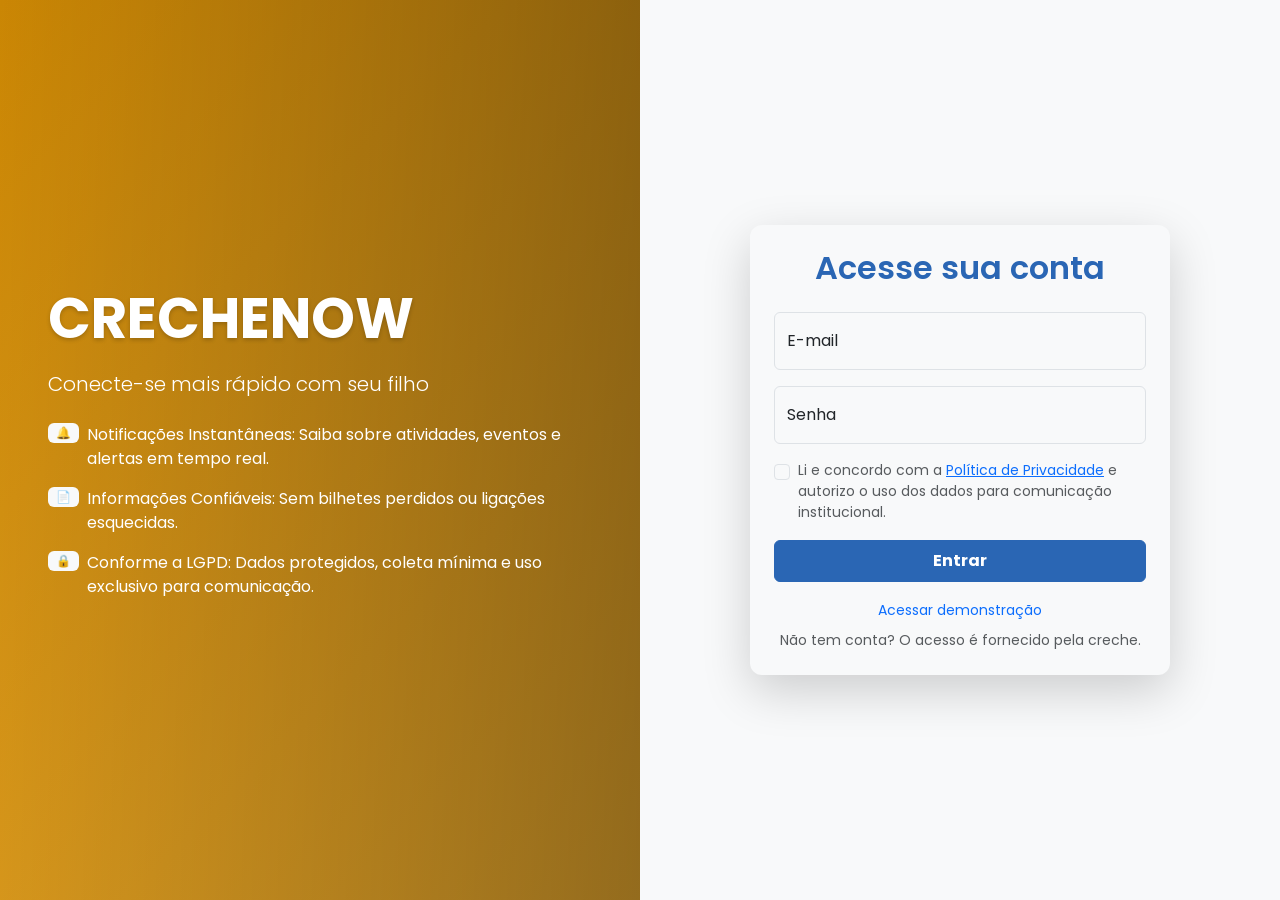
==== dashboard-parent.html @ 6559bbf8 "Update 1.5 dashboard-parent.html Modificado o layout para melhorar a experiência do usuário." ====
<!DOCTYPE html>
<html lang="pt-BR">
<head>
  <meta charset="UTF-8">
  <meta name="viewport" content="width=device-width, initial-scale=1.0">
  <title>CrecheNow - Painel Pais</title>
  <link href="https://cdn.jsdelivr.net/npm/bootstrap@5.3.2/dist/css/bootstrap.min.css" rel="stylesheet">
  <link rel="stylesheet" href="assets/css/main.css">
  <link rel="stylesheet" href="assets/css/components.css">
  <link rel="manifest" href="manifest.json">
  <meta name="theme-color" content="#2a66b4">
</head>
<body class="bg-light">

  <nav class="navbar navbar-expand-lg navbar-dark bg-primary shadow-sm">
    <div class="container-fluid px-4">
      <a class="navbar-brand fw-bold" href="#">CRECHENOW</a>
      <div class="d-flex align-items-center">
        <span class="text-white me-3 d-none d-sm-inline" id="userNameDisplay">Responsável</span>
        <button id="logoutBtn" class="btn btn-outline-light btn-sm">Sair</button>
      </div>
    </div>
  </nav>

  <main class="dashboard-main">
    <div class="dashboard-row row">
      
      <div class="col-lg-3 side-column">
        <div class="card shadow-sm border-0">
          <div class="card-header bg-primary text-white py-2">
            <h5 class="mb-0 fs-6">📅 Agenda Semanal</h5>
          </div>
          <div class="card-body" id="agenda-list"></div>
        </div>
      </div>

      <div class="col-lg-6 center-column">
        
        <div class="card shadow-sm border-0 flex-shrink-0">
          <div class="card-header bg-white py-2 d-flex justify-content-between align-items-center">
            <h5 class="mb-0 fs-6">📢 Comunicados</h5>
            <div class="btn-group btn-group-sm">
              <button type="button" class="btn btn-outline-primary active" data-filter="all">Todos</button>
              <button type="button" class="btn btn-outline-primary" data-filter="saude">Saúde</button>
              <button type="button" class="btn btn-outline-primary" data-filter="pedagogico">Pedagógico</button>
            </div>
          </div>
          <div class="notifications-carousel-wrapper" id="notifications-carousel" data-bs-ride="carousel" data-bs-interval="5000">
            <div class="carousel-inner" id="carousel-inner-notifs"></div>
            
            <div class="carousel-edge carousel-edge-left"></div>
            <div class="carousel-edge carousel-edge-right"></div>
            
            <button class="carousel-control-prev" type="button" data-bs-target="#notifications-carousel" data-bs-slide="prev">
              <span class="carousel-control-prev-icon" aria-hidden="true"></span>
            </button>
            <button class="carousel-control-next" type="button" data-bs-target="#notifications-carousel" data-bs-slide="next">
              <span class="carousel-control-next-icon" aria-hidden="true"></span>
            </button>
          </div>
        </div>

        <div class="card shadow-sm border-0 routine-card-fixed">
          <div class="card-header bg-success text-white py-2 d-flex justify-content-between align-items-center">
            <h5 class="mb-0 fs-6">👶 Rotina de Hoje</h5>
            <button class="btn btn-sm btn-light text-success fw-bold" id="toggleRoutineHistory">Ver Histórico</button>
          </div>
          <div class="card-body" id="routine-today">
            <p class="text-muted text-center mt-4">Carregando...</p>
          </div>
          <div id="routine-history" class="d-none border-top p-3" style="max-height: 200px; overflow-y: auto;"></div>
        </div>

        <div class="d-flex gap-2 justify-content-center flex-shrink-0">
          <button class="btn btn-primary d-flex align-items-center gap-2" id="openMsgModalBtn">
            <span>✉️</span> Enviar Recado
          </button>
          <button class="btn btn-outline-secondary d-flex align-items-center gap-2 position-relative" id="openInboxModalBtn">
            <span>📨</span> Mensagens
            <span class="badge-count" id="inboxBadge" style="display:none;">0</span>
          </button>
        </div>

      </div>

      <div class="col-lg-3 side-column">
        <div class="card shadow-sm border-0">
          <div class="card-header bg-success text-white py-2">
            <h5 class="mb-0 fs-6">️ Cardápio Semanal</h5>
          </div>
          <div class="card-body" id="cardapio-list"></div>
        </div>
      </div>

    </div>
  </main>

  <div class="modal-overlay" id="msgModal">
    <div class="modal-box">
      <button class="modal-close" data-close="msgModal">&times;</button>
      <h4 class="mb-3">✉️ Enviar Recado para a Creche</h4>
      <form id="parentMsgForm" class="needs-validation" novalidate>
        <div class="mb-3">
          <label class="form-label fw-bold">Nome da Criança</label>
          <input type="text" class="form-control" id="childName" required>
        </div>
        <div class="mb-3">
          <label class="form-label fw-bold">Mensagem</label>
          <textarea class="form-control" id="parentMessage" rows="5" required placeholder="Escreva seu recado aqui..."></textarea>
        </div>
        <button type="submit" class="btn btn-primary w-100">Enviar Recado</button>
      </form>
    </div>
  </div>

  <div class="modal-overlay" id="inboxModal">
    <div class="modal-box">
      <button class="modal-close" data-close="inboxModal">&times;</button>
      <h4 class="mb-3">📨 Minhas Mensagens</h4>
      <ul class="nav nav-tabs mb-3" id="inboxTabs">
        <li class="nav-item"><button class="nav-link active" data-inbox-tab="received">Recebidas</button></li>
        <li class="nav-item"><button class="nav-link" data-inbox-tab="sent">Enviadas</button></li>
      </ul>
      <div id="inbox-content" style="max-height: 400px; overflow-y: auto;"></div>
    </div>
  </div>

  <div class="modal-overlay" id="routineModal">
    <div class="modal-box" id="routineModalContent"></div>
  </div>

  <div id="toast-container" class="toast-container position-fixed bottom-0 end-0 p-3"></div>

  <script src="https://cdn.jsdelivr.net/npm/bootstrap@5.3.2/dist/js/bootstrap.bundle.min.js"></script>
  <script src="assets/js/storage.js"></script>
  <script src="assets/js/auth.js"></script>
  <script src="assets/js/notifications.js"></script>
  <script src="assets/js/app.js"></script>
</body>
</html>
---- assets/css/main.css ----
@import url('https://fonts.googleapis.com/css2?family=Poppins:wght@300;400;500;600;700&display=swap');

:root {
  --bs-font-sans-serif: 'Poppins', system-ui, -apple-system, sans-serif;
  --bs-primary: #2a66b4;
  --bs-primary-rgb: 42, 102, 180;
  --bs-secondary: #1d9caa;
  --bs-success: #37af65;
  --bs-warning: #e19504;
  --bs-body-bg: #f8f9fa;
  --navbar-height: 56px;
  --page-padding: 1rem;
}

* { box-sizing: border-box; }

body { 
  font-family: var(--bs-font-sans-serif); 
  overflow-x: hidden;
}

.dashboard-main {
  height: calc(100vh - var(--navbar-height));
  padding: var(--page-padding);
  overflow: hidden;
}

.dashboard-row {
  height: 100%;
  gap: 1rem;
}

.side-column {
  height: 100%;
  display: flex;
  flex-direction: column;
  padding: 0;
}

.side-column .card {
  height: 100%;
  display: flex;
  flex-direction: column;
  border-radius: 0.75rem;
  overflow: hidden;
}

.side-column .card-body {
  flex: 1;
  overflow-y: auto;
  padding: 0.75rem;
  display: flex;
  flex-direction: column;
  gap: 0.75rem;
}

.center-column {
  height: 100%;
  display: flex;
  flex-direction: column;
  gap: 1rem;
  overflow: hidden;
}

.center-column > .card {
  flex-shrink: 0;
}

.fixed-card {
  flex: 1;
  min-height: 0;
  display: flex;
  flex-direction: column;
  overflow: hidden;
}

.fixed-card .card-body {
  overflow-y: auto;
  flex: 1;
}

.agenda-card, .cardapio-item {
  flex: 1;
  min-height: 0;
  display: flex;
  align-items: center;
  transition: transform 0.2s ease, box-shadow 0.2s ease;
  padding: 0.75rem !important;
}

.agenda-card:hover, .cardapio-item:hover {
  transform: translateX(4px);
  box-shadow: 0 4px 8px rgba(0,0,0,0.08) !important;
}

.overflow-auto, .card-body[style*="overflow"] {
  scrollbar-width: thin;
  scrollbar-color: #cbd5e1 transparent;
}
.overflow-auto::-webkit-scrollbar,
.card-body::-webkit-scrollbar { width: 6px; }
.overflow-auto::-webkit-scrollbar-thumb,
.card-body::-webkit-scrollbar-thumb { 
  background: #cbd5e1; 
  border-radius: 3px; 
}

.overlay-modal {
  position: fixed;
  inset: 0;
  background: rgba(0, 0, 0, 0.7);
  backdrop-filter: blur(4px);
  z-index: 1050;
  display: flex;
  align-items: center;
  justify-content: center;
  padding: 2rem;
  opacity: 0;
  pointer-events: none;
  transition: opacity 0.3s ease;
}

.overlay-modal.active {
  opacity: 1;
  pointer-events: auto;
}

.overlay-modal .overlay-content {
  background: white;
  border-radius: 1rem;
  max-width: 600px;
  width: 100%;
  max-height: 80vh;
  overflow-y: auto;
  padding: 2rem;
  position: relative;
  transform: scale(0.9);
  transition: transform 0.3s ease;
}

.overlay-modal.active .overlay-content {
  transform: scale(1);
}

.overlay-close {
  position: absolute;
  top: 1rem;
  right: 1rem;
  background: none;
  border: none;
  font-size: 1.5rem;
  cursor: pointer;
  color: #666;
}

.routine-card-fixed {
  height: 280px;
  display: flex;
  flex-direction: column;
  overflow: hidden;
}

.routine-card-fixed .card-body {
  flex: 1;
  overflow-y: auto;
  cursor: pointer;
  position: relative;
}

.routine-card-fixed .click-hint {
  position: absolute;
  bottom: 0.5rem;
  right: 0.75rem;
  font-size: 0.7rem;
  color: #999;
  font-style: italic;
}

.routine-preview {
  display: -webkit-box;
  -webkit-line-clamp: 4;
  -webkit-box-orient: vertical;
  overflow: hidden;
}

.navbar { height: var(--navbar-height); }

.toast-container { z-index: 1100; }

.text-shadow { text-shadow: 0 2px 4px rgba(0,0,0,0.2); }
.overlay-dark { position: absolute; inset: 0; background: linear-gradient(to right, rgba(0,0,0,0.1), rgba(0,0,0,0.4)); }

.btn-primary { --bs-btn-bg: var(--bs-primary); --bs-btn-border-color: var(--bs-primary); }
.btn-primary:hover { background-color: #235596; border-color: #21508e; }
.badge { font-weight: 500; }
.card { border-radius: 0.75rem; }

@media (max-width: 991px) {
  .navbar-brand { font-size: 1.1rem; }
  .dashboard-main { height: auto; overflow: auto; }
  .side-column { height: 400px; }
}
---- assets/css/components.css ----
.notifications-carousel-wrapper {
  position: relative;
  height: 200px;
  overflow: hidden;
  border-radius: 0 0 0.75rem 0.75rem;
}

.notifications-carousel-wrapper .carousel-inner {
  height: 100%;
}

.notifications-carousel-wrapper .carousel-item {
  height: 100%;
}

.notify-card {
  height: 100%;
  border-left: 4px solid transparent;
  transition: all 0.3s ease;
  display: flex;
  flex-direction: column;
  justify-content: center;
  padding: 1.5rem;
  position: relative;
}

.notify-card.unread { 
  background: linear-gradient(135deg, #fff9e6 0%, #ffffff 100%); 
  border-left-color: var(--bs-warning); 
}
.notify-card[data-type="saude"] { border-left-color: #dc3545; }
.notify-card[data-type="pedagogico"] { border-left-color: #0d6efd; }
.notify-card[data-type="reuniao"] { border-left-color: #198754; }

.carousel-edge {
  position: absolute;
  top: 0;
  bottom: 0;
  width: 60px;
  pointer-events: none;
  opacity: 0;
  transition: opacity 0.3s ease;
  z-index: 5;
}

.carousel-edge-left {
  left: 0;
  background: linear-gradient(to right, rgba(0,0,0,0.15), transparent);
  border-left: 3px solid rgba(0,0,0,0.3);
  border-radius: 0 0 0 0.75rem;
}

.carousel-edge-right {
  right: 0;
  background: linear-gradient(to left, rgba(0,0,0,0.15), transparent);
  border-right: 3px solid rgba(0,0,0,0.3);
  border-radius: 0 0 0.75rem 0;
}

.notifications-carousel-wrapper:hover .carousel-edge {
  opacity: 1;
}

/* Botões de navegação invisíveis mas clicáveis nas bordas */
.carousel-control-prev, .carousel-control-next {
  width: 60px;
  opacity: 0;
  transition: opacity 0.3s ease;
}

.notifications-carousel-wrapper:hover .carousel-control-prev,
.notifications-carousel-wrapper:hover .carousel-control-next {
  opacity: 1;
}

.carousel-control-prev-icon, .carousel-control-next-icon {
  width: 2rem;
  height: 2rem;
  background-color: rgba(0,0,0,0.5);
  border-radius: 50%;
  padding: 0.5rem;
}

.badge-priority { font-size: 0.7rem; text-transform: uppercase; letter-spacing: 0.5px; }

.agenda-card {
  border-left: 4px solid var(--bs-primary);
  background: white;
  border-radius: 0.5rem;
}

.cardapio-item {
  border-left: 4px solid var(--bs-success);
  background: white;
  border-radius: 0.5rem;
}

.routine-grid {
  display: grid;
  grid-template-columns: 1fr 1fr;
  gap: 0.5rem 1rem;
}

.routine-item {
  display: flex;
  align-items: center;
  gap: 0.5rem;
  font-size: 0.9rem;
}

.routine-comment {
  margin-top: 1rem;
  padding: 0.75rem;
  background: #f8f9fa;
  border-left: 3px solid var(--bs-primary);
  border-radius: 0.25rem;
  font-style: italic;
  color: #555;
}

.absent-message {
  display: flex;
  align-items: center;
  justify-content: center;
  height: 100%;
  font-size: 1.1rem;
  color: #dc3545;
  font-weight: 500;
  text-align: center;
}

.message-item {
  padding: 0.75rem;
  border-radius: 0.5rem;
  margin-bottom: 0.5rem;
  border-left: 4px solid #ccc;
  background: white;
}

.message-item.unread {
  border-left-color: var(--bs-warning);
  background: #fffbe6;
}

.message-item.sent {
  border-left-color: var(--bs-primary);
  background: #f0f7ff;
}

.message-item .msg-header {
  display: flex;
  justify-content: space-between;
  font-size: 0.8rem;
  color: #666;
  margin-bottom: 0.25rem;
}

.message-item .msg-body {
  font-size: 0.9rem;
  color: #333;
}

.message-item .msg-reply {
  margin-top: 0.5rem;
  padding: 0.5rem;
  background: #f8f9fa;
  border-radius: 0.25rem;
  font-size: 0.85rem;
  border-left: 2px solid var(--bs-success);
}

.action-btn {
  width: 40px;
  height: 40px;
  border-radius: 50%;
  display: inline-flex;
  align-items: center;
  justify-content: center;
  border: none;
  cursor: pointer;
  transition: all 0.2s ease;
  position: relative;
}

.action-btn:hover {
  transform: scale(1.1);
}

.action-btn .badge-count {
  position: absolute;
  top: -4px;
  right: -4px;
  background: #dc3545;
  color: white;
  font-size: 0.65rem;
  padding: 2px 5px;
  border-radius: 10px;
  font-weight: bold;
}

.modal-overlay {
  position: fixed;
  inset: 0;
  background: rgba(0, 0, 0, 0.6);
  backdrop-filter: blur(3px);
  z-index: 1050;
  display: flex;
  align-items: center;
  justify-content: center;
  padding: 1rem;
  opacity: 0;
  pointer-events: none;
  transition: opacity 0.3s ease;
}

.modal-overlay.active {
  opacity: 1;
  pointer-events: auto;
}

.modal-overlay .modal-box {
  background: white;
  border-radius: 1rem;
  max-width: 600px;
  width: 100%;
  max-height: 85vh;
  overflow-y: auto;
  padding: 2rem;
  position: relative;
  transform: translateY(20px);
  transition: transform 0.3s ease;
}

.modal-overlay.active .modal-box {
  transform: translateY(0);
}

.modal-overlay .modal-close {
  position: absolute;
  top: 1rem;
  right: 1rem;
  background: none;
  border: none;
  font-size: 1.5rem;
  cursor: pointer;
  color: #666;
  width: 32px;
  height: 32px;
  border-radius: 50%;
  display: flex;
  align-items: center;
  justify-content: center;
}

.modal-overlay .modal-close:hover {
  background: #f0f0f0;
}

@media (max-width: 768px) {
  .carousel-edge { width: 40px; }
  .carousel-control-prev, .carousel-control-next { width: 40px; }
  .routine-grid { grid-template-columns: 1fr; }
}
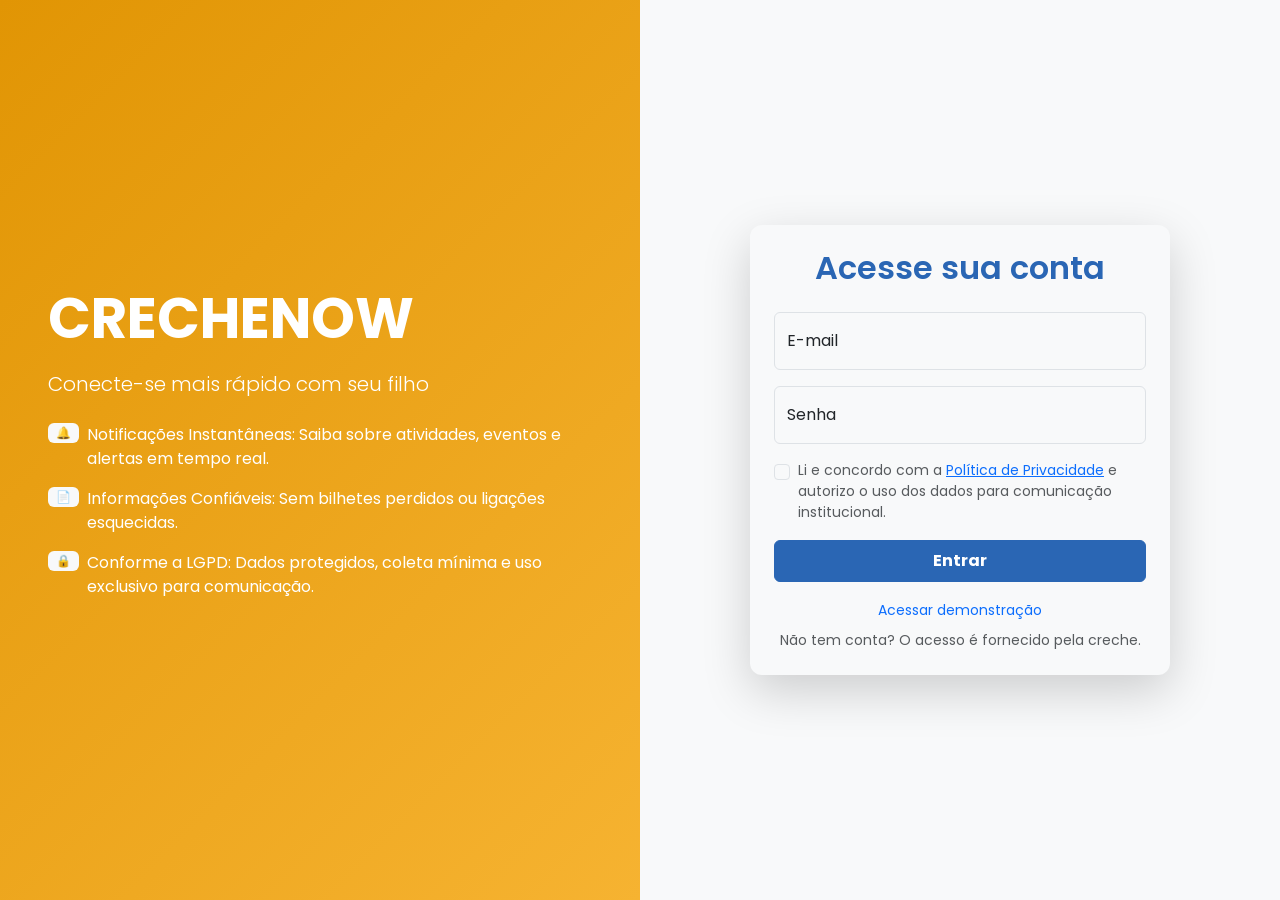
==== commit 054a24ee: "Update 1.5.3 dashboard-parent.html Corrigido o problema em que os cards da direita eram cortados." ====
--- a/dashboard-parent.html
+++ b/dashboard-parent.html
@@ -23,9 +23,9 @@
   </nav>
 
   <main class="dashboard-main">
-    <div class="dashboard-row row">
+    <div class="dashboard-row">
       
-      <div class="col-lg-3 side-column">
+      <div class="side-column">
         <div class="card shadow-sm border-0">
           <div class="card-header bg-primary text-white py-2">
             <h5 class="mb-0 fs-6">📅 Agenda Semanal</h5>
@@ -34,9 +34,9 @@
         </div>
       </div>
 
-      <div class="col-lg-6 center-column">
+      <div class="center-column">
         
-        <div class="card shadow-sm border-0 flex-shrink-0">
+        <div class="card shadow-sm border-0" style="height: 200px; flex-shrink: 0;">
           <div class="card-header bg-white py-2 d-flex justify-content-between align-items-center">
             <h5 class="mb-0 fs-6">📢 Comunicados</h5>
             <div class="btn-group btn-group-sm">
@@ -47,10 +47,8 @@
           </div>
           <div class="notifications-carousel-wrapper" id="notifications-carousel" data-bs-ride="carousel" data-bs-interval="5000">
             <div class="carousel-inner" id="carousel-inner-notifs"></div>
-            
             <div class="carousel-edge carousel-edge-left"></div>
             <div class="carousel-edge carousel-edge-right"></div>
-            
             <button class="carousel-control-prev" type="button" data-bs-target="#notifications-carousel" data-bs-slide="prev">
               <span class="carousel-control-prev-icon" aria-hidden="true"></span>
             </button>
@@ -60,7 +58,7 @@
           </div>
         </div>
 
-        <div class="card shadow-sm border-0 routine-card-fixed">
+        <div class="card shadow-sm border-0 routine-card-fixed" style="flex-shrink: 0;">
           <div class="card-header bg-success text-white py-2 d-flex justify-content-between align-items-center">
             <h5 class="mb-0 fs-6">👶 Rotina de Hoje</h5>
             <button class="btn btn-sm btn-light text-success fw-bold" id="toggleRoutineHistory">Ver Histórico</button>
@@ -71,22 +69,22 @@
           <div id="routine-history" class="d-none border-top p-3" style="max-height: 200px; overflow-y: auto;"></div>
         </div>
 
-        <div class="d-flex gap-2 justify-content-center flex-shrink-0">
+        <div class="d-flex gap-2 justify-content-center" style="flex-shrink: 0;">
           <button class="btn btn-primary d-flex align-items-center gap-2" id="openMsgModalBtn">
             <span>✉️</span> Enviar Recado
           </button>
           <button class="btn btn-outline-secondary d-flex align-items-center gap-2 position-relative" id="openInboxModalBtn">
             <span>📨</span> Mensagens
-            <span class="badge-count" id="inboxBadge" style="display:none;">0</span>
+            <span id="inboxBadge" style="display:none; position: absolute; top: -4px; right: -4px; background: #dc3545; color: white; font-size: 0.65rem; padding: 2px 6px; border-radius: 10px; font-weight: bold;">0</span>
           </button>
         </div>
 
       </div>
 
-      <div class="col-lg-3 side-column">
+      <div class="side-column">
         <div class="card shadow-sm border-0">
           <div class="card-header bg-success text-white py-2">
-            <h5 class="mb-0 fs-6">️ Cardápio Semanal</h5>
+            <h5 class="mb-0 fs-6">🍽️ Cardápio Semanal</h5>
           </div>
           <div class="card-body" id="cardapio-list"></div>
         </div>
--- a/assets/css/main.css
+++ b/assets/css/main.css
@@ -9,83 +9,86 @@
   --bs-warning: #e19504;
   --bs-body-bg: #f8f9fa;
   --navbar-height: 56px;
-  --page-padding: 1rem;
 }
 
 * { box-sizing: border-box; }
 
 body { 
   font-family: var(--bs-font-sans-serif); 
-  overflow-x: hidden;
+  overflow: hidden;
+  height: 100vh;
+  margin: 0;
 }
 
 .dashboard-main {
   height: calc(100vh - var(--navbar-height));
-  padding: var(--page-padding);
+  padding: 0 1rem 1rem 1rem;
   overflow: hidden;
 }
 
 .dashboard-row {
   height: 100%;
+  display: flex;
+  flex-wrap: nowrap;
   gap: 1rem;
+  margin: 0;
 }
 
-.side-column {
-  height: 100%;
-  display: flex;
-  flex-direction: column;
-  padding: 0;
-}
-
-.side-column .card {
-  height: 100%;
-  display: flex;
-  flex-direction: column;
-  border-radius: 0.75rem;
-  overflow: hidden;
-}
-
-.side-column .card-body {
-  flex: 1;
-  overflow-y: auto;
-  padding: 0.75rem;
-  display: flex;
-  flex-direction: column;
-  gap: 0.75rem;
-}
-
+.side-column,
 .center-column {
   height: 100%;
   display: flex;
   flex-direction: column;
   gap: 1rem;
-  overflow: hidden;
+  padding: 0;
+  min-width: 0; /* evita overflow */
 }
 
+.side-column { flex: 1; }
+.center-column { flex: 2; }
+
+.side-column.col-teacher-left { flex: 1; }
+.center-column.col-teacher-center { flex: 2; }
+.side-column.col-teacher-right { flex: 1; }
+
+.side-column > .card,
 .center-column > .card {
-  flex-shrink: 0;
+  display: flex;
+  flex-direction: column;
+  border-radius: 0.75rem;
+  overflow: hidden;
+  margin-bottom: 0;
 }
 
-.fixed-card {
+.side-column > .card {
   flex: 1;
   min-height: 0;
-  display: flex;
-  flex-direction: column;
-  overflow: hidden;
 }
 
-.fixed-card .card-body {
+.side-column .card-body,
+.center-column .card-body {
+  flex: 1;
   overflow-y: auto;
-  flex: 1;
+  padding: 0.75rem;
+  min-height: 0;
+}
+
+.card-body::-webkit-scrollbar { width: 6px; }
+.card-body::-webkit-scrollbar-thumb { 
+  background: #cbd5e1; 
+  border-radius: 3px; 
 }
 
 .agenda-card, .cardapio-item {
-  flex: 1;
-  min-height: 0;
+  min-height: 60px;
   display: flex;
   align-items: center;
+  padding: 0.75rem !important;
+  margin-bottom: 0.5rem;
   transition: transform 0.2s ease, box-shadow 0.2s ease;
-  padding: 0.75rem !important;
+  background: white;
+  border-radius: 0.5rem;
+  box-shadow: 0 2px 4px rgba(0,0,0,0.05);
 }
 
 .agenda-card:hover, .cardapio-item:hover {
@@ -93,68 +96,9 @@
   box-shadow: 0 4px 8px rgba(0,0,0,0.08) !important;
 }
 
-.overflow-auto, .card-body[style*="overflow"] {
-  scrollbar-width: thin;
-  scrollbar-color: #cbd5e1 transparent;
-}
-.overflow-auto::-webkit-scrollbar,
-.card-body::-webkit-scrollbar { width: 6px; }
-.overflow-auto::-webkit-scrollbar-thumb,
-.card-body::-webkit-scrollbar-thumb { 
-  background: #cbd5e1; 
-  border-radius: 3px; 
-}
-
-.overlay-modal {
-  position: fixed;
-  inset: 0;
-  background: rgba(0, 0, 0, 0.7);
-  backdrop-filter: blur(4px);
-  z-index: 1050;
-  display: flex;
-  align-items: center;
-  justify-content: center;
-  padding: 2rem;
-  opacity: 0;
-  pointer-events: none;
-  transition: opacity 0.3s ease;
-}
-
-.overlay-modal.active {
-  opacity: 1;
-  pointer-events: auto;
-}
-
-.overlay-modal .overlay-content {
-  background: white;
-  border-radius: 1rem;
-  max-width: 600px;
-  width: 100%;
-  max-height: 80vh;
-  overflow-y: auto;
-  padding: 2rem;
-  position: relative;
-  transform: scale(0.9);
-  transition: transform 0.3s ease;
-}
-
-.overlay-modal.active .overlay-content {
-  transform: scale(1);
-}
-
-.overlay-close {
-  position: absolute;
-  top: 1rem;
-  right: 1rem;
-  background: none;
-  border: none;
-  font-size: 1.5rem;
-  cursor: pointer;
-  color: #666;
-}
-
 .routine-card-fixed {
-  height: 280px;
+  height: 280px !important;
+  flex-shrink: 0 !important;
   display: flex;
   flex-direction: column;
   overflow: hidden;
@@ -176,27 +120,56 @@
   font-style: italic;
 }
 
-.routine-preview {
-  display: -webkit-box;
-  -webkit-line-clamp: 4;
-  -webkit-box-orient: vertical;
-  overflow: hidden;
-}
-
 .navbar { height: var(--navbar-height); }
-
 .toast-container { z-index: 1100; }
-
-.text-shadow { text-shadow: 0 2px 4px rgba(0,0,0,0.2); }
-.overlay-dark { position: absolute; inset: 0; background: linear-gradient(to right, rgba(0,0,0,0.1), rgba(0,0,0,0.4)); }
 
 .btn-primary { --bs-btn-bg: var(--bs-primary); --bs-btn-border-color: var(--bs-primary); }
 .btn-primary:hover { background-color: #235596; border-color: #21508e; }
 .badge { font-weight: 500; }
 .card { border-radius: 0.75rem; }
 
+/* Seletor de ícones */
+.icon-picker {
+  display: grid;
+  grid-template-columns: repeat(6, 1fr);
+  gap: 0.5rem;
+  margin-top: 0.5rem;
+}
+
+.icon-picker .icon-option {
+  width: 100%;
+  aspect-ratio: 1;
+  display: flex;
+  align-items: center;
+  justify-content: center;
+  font-size: 1.5rem;
+  border: 2px solid #e0e0e0;
+  border-radius: 0.5rem;
+  cursor: pointer;
+  transition: all 0.2s ease;
+  background: white;
+}
+
+.icon-picker .icon-option:hover {
+  border-color: var(--bs-primary);
+  transform: scale(1.1);
+}
+
+.icon-picker .icon-option.selected {
+  border-color: var(--bs-primary);
+  background: #e8f0fe;
+}
+
 @media (max-width: 991px) {
-  .navbar-brand { font-size: 1.1rem; }
-  .dashboard-main { height: auto; overflow: auto; }
-  .side-column { height: 400px; }
+  body { overflow: auto; height: auto; }
+  .dashboard-main { height: auto; overflow: auto; padding: 1rem; }
+  .dashboard-row { 
+    flex-wrap: wrap; 
+    height: auto;
+  }
+  .side-column, .center-column { 
+    height: 400px; 
+    margin-bottom: 1rem;
+    flex: 1 1 100% !important;
+  }
 }
--- a/assets/css/components.css
+++ b/assets/css/components.css
@@ -5,10 +5,7 @@
   border-radius: 0 0 0.75rem 0.75rem;
 }
 
-.notifications-carousel-wrapper .carousel-inner {
-  height: 100%;
-}
-
+.notifications-carousel-wrapper .carousel-inner,
 .notifications-carousel-wrapper .carousel-item {
   height: 100%;
 }
@@ -34,8 +31,7 @@
 
 .carousel-edge {
   position: absolute;
-  top: 0;
-  bottom: 0;
+  top: 0; bottom: 0;
   width: 60px;
   pointer-events: none;
   opacity: 0;
@@ -47,21 +43,16 @@
   left: 0;
   background: linear-gradient(to right, rgba(0,0,0,0.15), transparent);
   border-left: 3px solid rgba(0,0,0,0.3);
-  border-radius: 0 0 0 0.75rem;
 }
 
 .carousel-edge-right {
   right: 0;
   background: linear-gradient(to left, rgba(0,0,0,0.15), transparent);
   border-right: 3px solid rgba(0,0,0,0.3);
-  border-radius: 0 0 0.75rem 0;
-}
-
-.notifications-carousel-wrapper:hover .carousel-edge {
-  opacity: 1;
-}
-
-/* Botões de navegação invisíveis mas clicáveis nas bordas */
+}
+
+.notifications-carousel-wrapper:hover .carousel-edge { opacity: 1; }
+
 .carousel-control-prev, .carousel-control-next {
   width: 60px;
   opacity: 0;
@@ -74,26 +65,14 @@
 }
 
 .carousel-control-prev-icon, .carousel-control-next-icon {
-  width: 2rem;
-  height: 2rem;
+  width: 2rem; height: 2rem;
   background-color: rgba(0,0,0,0.5);
   border-radius: 50%;
   padding: 0.5rem;
 }
 
-.badge-priority { font-size: 0.7rem; text-transform: uppercase; letter-spacing: 0.5px; }
-
-.agenda-card {
-  border-left: 4px solid var(--bs-primary);
-  background: white;
-  border-radius: 0.5rem;
-}
-
-.cardapio-item {
-  border-left: 4px solid var(--bs-success);
-  background: white;
-  border-radius: 0.5rem;
-}
+.agenda-card { border-left: 4px solid var(--bs-primary); }
+.cardapio-item { border-left: 4px solid var(--bs-success); }
 
 .routine-grid {
   display: grid;
@@ -167,35 +146,6 @@
   border-radius: 0.25rem;
   font-size: 0.85rem;
   border-left: 2px solid var(--bs-success);
-}
-
-.action-btn {
-  width: 40px;
-  height: 40px;
-  border-radius: 50%;
-  display: inline-flex;
-  align-items: center;
-  justify-content: center;
-  border: none;
-  cursor: pointer;
-  transition: all 0.2s ease;
-  position: relative;
-}
-
-.action-btn:hover {
-  transform: scale(1.1);
-}
-
-.action-btn .badge-count {
-  position: absolute;
-  top: -4px;
-  right: -4px;
-  background: #dc3545;
-  color: white;
-  font-size: 0.65rem;
-  padding: 2px 5px;
-  border-radius: 10px;
-  font-weight: bold;
 }
 
 .modal-overlay {
@@ -237,27 +187,50 @@
 
 .modal-overlay .modal-close {
   position: absolute;
-  top: 1rem;
-  right: 1rem;
+  top: 1rem; right: 1rem;
   background: none;
   border: none;
   font-size: 1.5rem;
   cursor: pointer;
   color: #666;
-  width: 32px;
-  height: 32px;
+  width: 32px; height: 32px;
   border-radius: 50%;
   display: flex;
   align-items: center;
   justify-content: center;
 }
 
-.modal-overlay .modal-close:hover {
-  background: #f0f0f0;
+.modal-overlay .modal-close:hover { background: #f0f0f0; }
+
+.editor-item {
+  display: flex;
+  gap: 0.5rem;
+  margin-bottom: 0.5rem;
+  align-items: center;
+  padding: 0.5rem;
+  background: #f8f9fa;
+  border-radius: 0.5rem;
+}
+
+.editor-item input, .editor-item select {
+  font-size: 0.85rem;
+}
+
+.editor-item .btn-remove {
+  padding: 0.25rem 0.5rem;
+  font-size: 0.75rem;
+}
+
+.day-preview {
+  font-weight: bold;
+  color: var(--bs-primary);
+  min-width: 40px;
+  font-size: 0.85rem;
 }
 
 @media (max-width: 768px) {
   .carousel-edge { width: 40px; }
   .carousel-control-prev, .carousel-control-next { width: 40px; }
   .routine-grid { grid-template-columns: 1fr; }
-}
+  .icon-picker { grid-template-columns: repeat(4, 1fr); }
+}
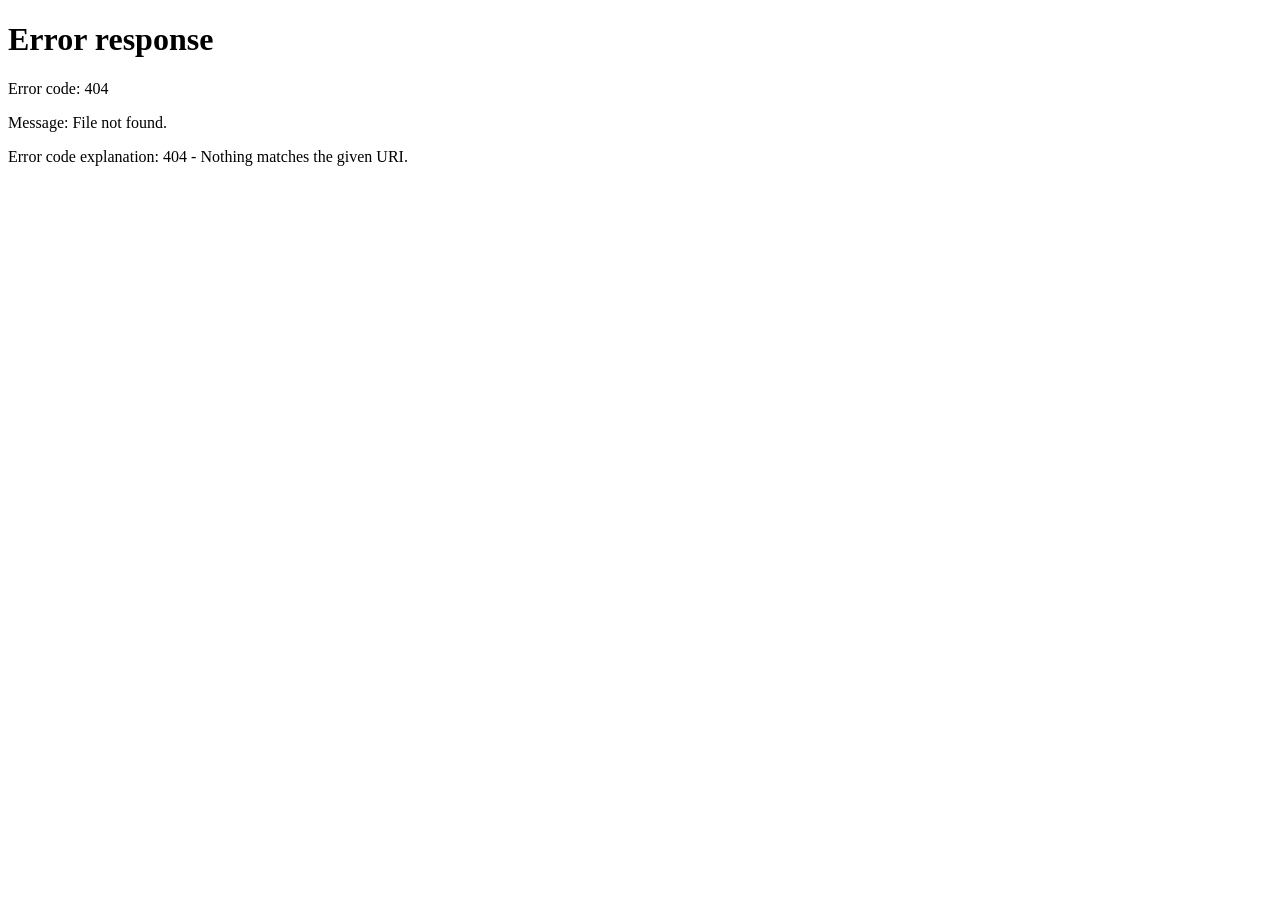
==== commit 83d66499: "Atualização de Arquivo dashboard-parent.html" ====
--- a/dashboard-parent.html
+++ b/dashboard-parent.html
@@ -17,6 +17,7 @@
       <a class="navbar-brand fw-bold" href="#">CRECHENOW</a>
       <div class="d-flex align-items-center">
         <span class="text-white me-3 d-none d-sm-inline" id="userNameDisplay">Responsável</span>
+        <button class="btn btn-outline-light btn-sm me-1" id="openMyDataBtn" title="Meus Dados (LGPD)">LGPD</button>
         <button id="logoutBtn" class="btn btn-outline-light btn-sm">Sair</button>
       </div>
     </div>
@@ -24,28 +25,29 @@
 
   <main class="dashboard-main">
     <div class="dashboard-row">
-      
+
       <div class="side-column">
         <div class="card shadow-sm border-0">
-          <div class="card-header bg-primary text-white py-2">
-            <h5 class="mb-0 fs-6">📅 Agenda Semanal</h5>
+          <div class="card-header bg-success text-white py-2">
+            <h5 class="mb-0 fs-6">Agenda Semanal</h5>
           </div>
           <div class="card-body" id="agenda-list"></div>
         </div>
       </div>
 
       <div class="center-column">
-        
-        <div class="card shadow-sm border-0" style="height: 200px; flex-shrink: 0;">
+
+        <div class="card shadow-sm border-0" style="flex: 1; min-height: 200px;">
           <div class="card-header bg-white py-2 d-flex justify-content-between align-items-center">
-            <h5 class="mb-0 fs-6">📢 Comunicados</h5>
+            <h5 class="mb-0 fs-6">Comunicados</h5>
             <div class="btn-group btn-group-sm">
               <button type="button" class="btn btn-outline-primary active" data-filter="all">Todos</button>
-              <button type="button" class="btn btn-outline-primary" data-filter="saude">Saúde</button>
-              <button type="button" class="btn btn-outline-primary" data-filter="pedagogico">Pedagógico</button>
+              <button type="button" class="btn btn-outline-primary" data-filter="Evento">Evento</button>
+              <button type="button" class="btn btn-outline-primary" data-filter="Aviso">Aviso</button>
+              <button type="button" class="btn btn-outline-primary" data-filter="Bilhete">Bilhete</button>
             </div>
           </div>
-          <div class="notifications-carousel-wrapper" id="notifications-carousel" data-bs-ride="carousel" data-bs-interval="5000">
+          <div class="notifications-carousel-wrapper" id="notifications-carousel">
             <div class="carousel-inner" id="carousel-inner-notifs"></div>
             <div class="carousel-edge carousel-edge-left"></div>
             <div class="carousel-edge carousel-edge-right"></div>
@@ -60,8 +62,11 @@
 
         <div class="card shadow-sm border-0 routine-card-fixed" style="flex-shrink: 0;">
           <div class="card-header bg-success text-white py-2 d-flex justify-content-between align-items-center">
-            <h5 class="mb-0 fs-6">👶 Rotina de Hoje</h5>
-            <button class="btn btn-sm btn-light text-success fw-bold" id="toggleRoutineHistory">Ver Histórico</button>
+            <h5 class="mb-0 fs-6">Rotina de Hoje</h5>
+            <div>
+              <select id="childSelect" class="form-select form-select-sm d-inline-block w-auto me-2" style="font-size: 0.8rem;"></select>
+              <button class="btn btn-sm btn-light text-success fw-bold" id="toggleRoutineHistory">Histórico</button>
+            </div>
           </div>
           <div class="card-body" id="routine-today">
             <p class="text-muted text-center mt-4">Carregando...</p>
@@ -71,11 +76,11 @@
 
         <div class="d-flex gap-2 justify-content-center" style="flex-shrink: 0;">
           <button class="btn btn-primary d-flex align-items-center gap-2" id="openMsgModalBtn">
-            <span>✉️</span> Enviar Recado
+            <span>+</span> Enviar Recado
           </button>
           <button class="btn btn-outline-secondary d-flex align-items-center gap-2 position-relative" id="openInboxModalBtn">
-            <span>📨</span> Mensagens
-            <span id="inboxBadge" style="display:none; position: absolute; top: -4px; right: -4px; background: #dc3545; color: white; font-size: 0.65rem; padding: 2px 6px; border-radius: 10px; font-weight: bold;">0</span>
+            <span>i</span> Mensagens
+            <span id="inboxBadge" class="inbox-badge">0</span>
           </button>
         </div>
 
@@ -84,7 +89,7 @@
       <div class="side-column">
         <div class="card shadow-sm border-0">
           <div class="card-header bg-success text-white py-2">
-            <h5 class="mb-0 fs-6">🍽️ Cardápio Semanal</h5>
+            <h5 class="mb-0 fs-6">Cardápio Semanal</h5>
           </div>
           <div class="card-body" id="cardapio-list"></div>
         </div>
@@ -93,29 +98,19 @@
     </div>
   </main>
 
-  <div class="modal-overlay" id="msgModal">
+  <div class="modal-overlay" id="messageFormModal">
     <div class="modal-box">
-      <button class="modal-close" data-close="msgModal">&times;</button>
-      <h4 class="mb-3">✉️ Enviar Recado para a Creche</h4>
-      <form id="parentMsgForm" class="needs-validation" novalidate>
-        <div class="mb-3">
-          <label class="form-label fw-bold">Nome da Criança</label>
-          <input type="text" class="form-control" id="childName" required>
-        </div>
-        <div class="mb-3">
-          <label class="form-label fw-bold">Mensagem</label>
-          <textarea class="form-control" id="parentMessage" rows="5" required placeholder="Escreva seu recado aqui..."></textarea>
-        </div>
-        <button type="submit" class="btn btn-primary w-100">Enviar Recado</button>
-      </form>
+      <button class="modal-close" data-close="messageFormModal">×</button>
+      <h4 class="mb-3">Enviar Recado</h4>
+      <div id="messageFormBody"></div>
     </div>
   </div>
 
   <div class="modal-overlay" id="inboxModal">
     <div class="modal-box">
-      <button class="modal-close" data-close="inboxModal">&times;</button>
-      <h4 class="mb-3">📨 Minhas Mensagens</h4>
-      <ul class="nav nav-tabs mb-3" id="inboxTabs">
+      <button class="modal-close" data-close="inboxModal">×</button>
+      <h4 class="mb-3">Minhas Mensagens</h4>
+      <ul class="nav nav-tabs mb-3">
         <li class="nav-item"><button class="nav-link active" data-inbox-tab="received">Recebidas</button></li>
         <li class="nav-item"><button class="nav-link" data-inbox-tab="sent">Enviadas</button></li>
       </ul>
@@ -127,9 +122,18 @@
     <div class="modal-box" id="routineModalContent"></div>
   </div>
 
+  <div class="modal-overlay" id="myDataModal">
+    <div class="modal-box">
+      <button class="modal-close" data-close="myDataModal">×</button>
+      <h4 class="mb-3">Meus Dados</h4>
+      <div id="myDataBody"></div>
+    </div>
+  </div>
+
   <div id="toast-container" class="toast-container position-fixed bottom-0 end-0 p-3"></div>
 
   <script src="https://cdn.jsdelivr.net/npm/bootstrap@5.3.2/dist/js/bootstrap.bundle.min.js"></script>
+  <script src="assets/js/core.js"></script>
   <script src="assets/js/storage.js"></script>
   <script src="assets/js/auth.js"></script>
   <script src="assets/js/notifications.js"></script>
--- a/assets/css/main.css
+++ b/assets/css/main.css
@@ -41,15 +41,11 @@
   flex-direction: column;
   gap: 1rem;
   padding: 0;
-  min-width: 0; /* evita overflow */
+  min-width: 0;
 }
 
 .side-column { flex: 1; }
 .center-column { flex: 2; }
-
-.side-column.col-teacher-left { flex: 1; }
-.center-column.col-teacher-center { flex: 2; }
-.side-column.col-teacher-right { flex: 1; }
 
 .side-column > .card,
 .center-column > .card {
@@ -128,10 +124,9 @@
 .badge { font-weight: 500; }
 .card { border-radius: 0.75rem; }
 
-/* Seletor de ícones */
 .icon-picker {
   display: grid;
-  grid-template-columns: repeat(6, 1fr);
+  grid-template-columns: repeat(5, 1fr);
   gap: 0.5rem;
   margin-top: 0.5rem;
 }
--- a/assets/css/components.css
+++ b/assets/css/components.css
@@ -137,15 +137,6 @@
 .message-item .msg-body {
   font-size: 0.9rem;
   color: #333;
-}
-
-.message-item .msg-reply {
-  margin-top: 0.5rem;
-  padding: 0.5rem;
-  background: #f8f9fa;
-  border-radius: 0.25rem;
-  font-size: 0.85rem;
-  border-left: 2px solid var(--bs-success);
 }
 
 .modal-overlay {
@@ -232,5 +223,28 @@
   .carousel-edge { width: 40px; }
   .carousel-control-prev, .carousel-control-next { width: 40px; }
   .routine-grid { grid-template-columns: 1fr; }
-  .icon-picker { grid-template-columns: repeat(4, 1fr); }
-}
+  .icon-picker { grid-template-columns: repeat(3, 1fr); }
+}
+
+@media (max-width: 768px) {
+  .modal-overlay .modal-box {
+    max-height: 90vh;
+    padding: 1.5rem;
+    margin: 0.5rem;
+  }
+
+  #inbox-content,
+  #teacher-inbox-content {
+    max-height: 50vh !important;
+  }
+
+  .d-flex.gap-2.justify-content-center {
+    flex-direction: column;
+    align-items: stretch;
+  }
+
+  .d-flex.gap-2.justify-content-center .btn {
+    width: 100%;
+    justify-content: center;
+  }
+}
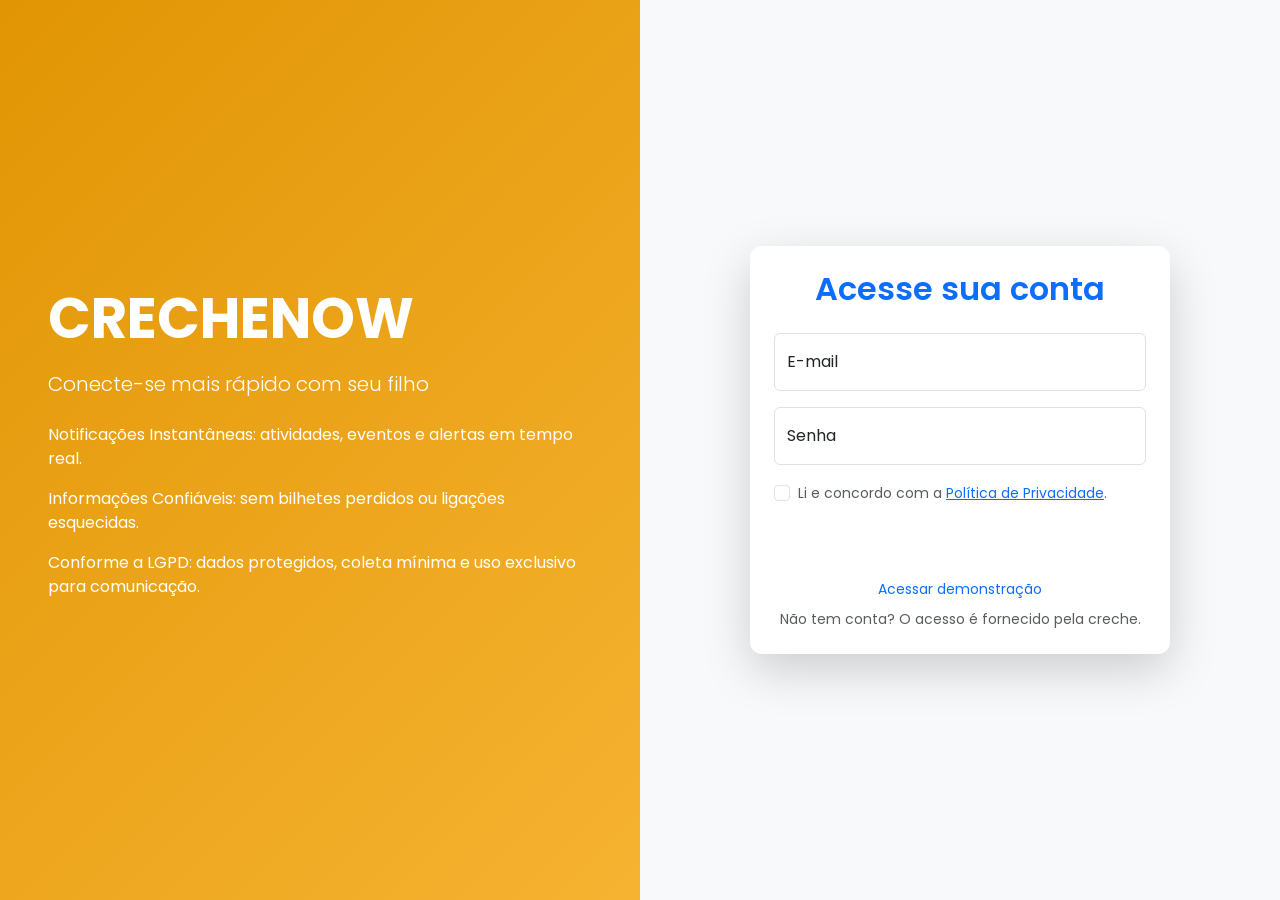
==== commit 3cd8c0b2: "Update 2.1.0 dashboard-parent.html Adicionado botão de tutorial e outras mudanças para acomodar o qu" ====
--- a/dashboard-parent.html
+++ b/dashboard-parent.html
@@ -10,128 +10,60 @@
   <link rel="manifest" href="manifest.json">
   <meta name="theme-color" content="#2a66b4">
 </head>
-<body class="bg-light">
-
-  <nav class="navbar navbar-expand-lg navbar-dark bg-primary shadow-sm">
-    <div class="container-fluid px-4">
-      <a class="navbar-brand fw-bold" href="#">CRECHENOW</a>
+<body class="bg-light" data-role="parent">
+  <nav class="navbar navbar-expand-lg hud-b shadow-sm">
+    <div class="container-fluid px-4"><span class="navbar-brand fw-bold text-white">CRECHENOW</span>
       <div class="d-flex align-items-center">
         <span class="text-white me-3 d-none d-sm-inline" id="userNameDisplay">Responsável</span>
-        <button class="btn btn-outline-light btn-sm me-1" id="openMyDataBtn" title="Meus Dados (LGPD)">LGPD</button>
-        <button id="logoutBtn" class="btn btn-outline-light btn-sm">Sair</button>
-      </div>
+        <button class="btn btn-outline-light btn-sm me-1" data-action="repeat-tutorial">Tutorial</button>
+        <button class="btn btn-outline-light btn-sm me-1" data-action="open-my-data" title="Meus Dados (LGPD)">LGPD</button>
+        <button class="btn btn-outline-light btn-sm" data-action="logout">Sair</button>
+      </div></div>
+  </nav>
+  <main class="dashboard-main"><div class="dashboard-row">
+    <div class="side-column" data-mobile-label="Agenda">
+      <div class="card shadow-sm border-0"><div class="card-header hud-a py-2"><h5 class="mb-0 fs-6">Agenda Semanal</h5></div>
+        <div class="card-body" id="agenda-list"></div></div></div>
+    <div class="center-column" data-mobile-label="Início">
+      <div class="card shadow-sm border-0 cal-preview-card" data-action="open-calendar"><div id="cal-preview"></div></div>
+      <div class="card shadow-sm border-0 notice-card-fixed">
+        <div class="card-header bg-white py-2 d-flex justify-content-between align-items-center"><h5 class="mb-0 fs-6">Comunicados</h5>
+          <div class="btn-group btn-group-sm">
+            <button type="button" class="btn btn-outline-primary active" data-filter="all">Todos</button>
+            <button type="button" class="btn btn-outline-primary" data-filter="Eventos">Eventos</button>
+            <button type="button" class="btn btn-outline-primary" data-filter="Avisos">Avisos</button>
+            <button type="button" class="btn btn-outline-primary" data-filter="Bilhetes">Bilhetes</button></div></div>
+        <div class="notifications-carousel-wrapper" id="notifications-carousel"><div class="carousel-inner" id="carousel-inner-notifs"></div>
+          <button class="carousel-control-prev" type="button" data-bs-target="#notifications-carousel" data-bs-slide="prev"><span class="cn-arrow">‹</span></button>
+          <button class="carousel-control-next" type="button" data-bs-target="#notifications-carousel" data-bs-slide="next"><span class="cn-arrow">›</span></button></div></div>
+      <div class="card shadow-sm border-0 routine-card-fixed">
+        <div class="card-header hud-a py-2 d-flex justify-content-between align-items-center"><h5 class="mb-0 fs-6">Rotina de Hoje</h5>
+          <div><select id="childSelect" class="form-select form-select-sm d-inline-block w-auto me-2" style="font-size:.8rem"></select>
+          <button class="btn btn-sm btn-light fw-bold" id="toggleRoutineHistory">Histórico</button></div></div>
+        <div class="card-body" id="routine-today"><p class="text-muted text-center mt-4">Carregando...</p></div>
+        <div id="routine-history" class="d-none border-top p-3" style="max-height:160px;overflow-y:auto"></div></div>
+      <div class="d-flex gap-2 justify-content-center" style="flex-shrink:0">
+        <button class="btn btn-primary" data-action="open-msg">Enviar Recado</button>
+        <button class="btn btn-outline-primary position-relative" data-action="open-inbox">Mensagens <span id="inboxBadge" class="inbox-badge">0</span></button></div>
     </div>
-  </nav>
+    <div class="side-column" data-mobile-label="Cardápio">
+      <div class="card shadow-sm border-0"><div class="card-header hud-a py-2"><h5 class="mb-0 fs-6">Cardápio Semanal</h5></div>
+        <div class="card-body" id="cardapio-list"></div></div></div>
+  </div></main>
 
-  <main class="dashboard-main">
-    <div class="dashboard-row">
-
-      <div class="side-column">
-        <div class="card shadow-sm border-0">
-          <div class="card-header bg-success text-white py-2">
-            <h5 class="mb-0 fs-6">Agenda Semanal</h5>
-          </div>
-          <div class="card-body" id="agenda-list"></div>
-        </div>
-      </div>
-
-      <div class="center-column">
-
-        <div class="card shadow-sm border-0" style="flex: 1; min-height: 200px;">
-          <div class="card-header bg-white py-2 d-flex justify-content-between align-items-center">
-            <h5 class="mb-0 fs-6">Comunicados</h5>
-            <div class="btn-group btn-group-sm">
-              <button type="button" class="btn btn-outline-primary active" data-filter="all">Todos</button>
-              <button type="button" class="btn btn-outline-primary" data-filter="Evento">Evento</button>
-              <button type="button" class="btn btn-outline-primary" data-filter="Aviso">Aviso</button>
-              <button type="button" class="btn btn-outline-primary" data-filter="Bilhete">Bilhete</button>
-            </div>
-          </div>
-          <div class="notifications-carousel-wrapper" id="notifications-carousel">
-            <div class="carousel-inner" id="carousel-inner-notifs"></div>
-            <div class="carousel-edge carousel-edge-left"></div>
-            <div class="carousel-edge carousel-edge-right"></div>
-            <button class="carousel-control-prev" type="button" data-bs-target="#notifications-carousel" data-bs-slide="prev">
-              <span class="carousel-control-prev-icon" aria-hidden="true"></span>
-            </button>
-            <button class="carousel-control-next" type="button" data-bs-target="#notifications-carousel" data-bs-slide="next">
-              <span class="carousel-control-next-icon" aria-hidden="true"></span>
-            </button>
-          </div>
-        </div>
-
-        <div class="card shadow-sm border-0 routine-card-fixed" style="flex-shrink: 0;">
-          <div class="card-header bg-success text-white py-2 d-flex justify-content-between align-items-center">
-            <h5 class="mb-0 fs-6">Rotina de Hoje</h5>
-            <div>
-              <select id="childSelect" class="form-select form-select-sm d-inline-block w-auto me-2" style="font-size: 0.8rem;"></select>
-              <button class="btn btn-sm btn-light text-success fw-bold" id="toggleRoutineHistory">Histórico</button>
-            </div>
-          </div>
-          <div class="card-body" id="routine-today">
-            <p class="text-muted text-center mt-4">Carregando...</p>
-          </div>
-          <div id="routine-history" class="d-none border-top p-3" style="max-height: 200px; overflow-y: auto;"></div>
-        </div>
-
-        <div class="d-flex gap-2 justify-content-center" style="flex-shrink: 0;">
-          <button class="btn btn-primary d-flex align-items-center gap-2" id="openMsgModalBtn">
-            <span>+</span> Enviar Recado
-          </button>
-          <button class="btn btn-outline-secondary d-flex align-items-center gap-2 position-relative" id="openInboxModalBtn">
-            <span>i</span> Mensagens
-            <span id="inboxBadge" class="inbox-badge">0</span>
-          </button>
-        </div>
-
-      </div>
-
-      <div class="side-column">
-        <div class="card shadow-sm border-0">
-          <div class="card-header bg-success text-white py-2">
-            <h5 class="mb-0 fs-6">Cardápio Semanal</h5>
-          </div>
-          <div class="card-body" id="cardapio-list"></div>
-        </div>
-      </div>
-
-    </div>
-  </main>
-
-  <div class="modal-overlay" id="messageFormModal">
-    <div class="modal-box">
-      <button class="modal-close" data-close="messageFormModal">×</button>
-      <h4 class="mb-3">Enviar Recado</h4>
-      <div id="messageFormBody"></div>
-    </div>
-  </div>
-
-  <div class="modal-overlay" id="inboxModal">
-    <div class="modal-box">
-      <button class="modal-close" data-close="inboxModal">×</button>
-      <h4 class="mb-3">Minhas Mensagens</h4>
-      <ul class="nav nav-tabs mb-3">
-        <li class="nav-item"><button class="nav-link active" data-inbox-tab="received">Recebidas</button></li>
-        <li class="nav-item"><button class="nav-link" data-inbox-tab="sent">Enviadas</button></li>
-      </ul>
-      <div id="inbox-content" style="max-height: 400px; overflow-y: auto;"></div>
-    </div>
-  </div>
-
-  <div class="modal-overlay" id="routineModal">
-    <div class="modal-box" id="routineModalContent"></div>
-  </div>
-
-  <div class="modal-overlay" id="myDataModal">
-    <div class="modal-box">
-      <button class="modal-close" data-close="myDataModal">×</button>
-      <h4 class="mb-3">Meus Dados</h4>
-      <div id="myDataBody"></div>
-    </div>
-  </div>
+  <div class="modal-overlay" id="messageFormModal"><div class="modal-box"><button class="modal-close" data-close="messageFormModal">×</button><h4 class="mb-3">Enviar Recado</h4><div id="messageFormBody"></div></div></div>
+  <div class="modal-overlay" id="inboxModal"><div class="modal-box"><button class="modal-close" data-close="inboxModal">×</button><h4 class="mb-3">Minhas Mensagens</h4>
+    <ul class="nav nav-tabs mb-3"><li class="nav-item"><button class="nav-link active" data-inbox-tab="received">Recebidas</button></li><li class="nav-item"><button class="nav-link" data-inbox-tab="sent">Enviadas</button></li></ul>
+    <div id="inbox-content" style="max-height:400px;overflow-y:auto"></div></div></div>
+  <div class="modal-overlay" id="threadModal"><div class="modal-box"><button class="modal-close" data-close="threadModal">×</button><h4 class="mb-3">Conversa</h4><div id="threadModalBody"></div></div></div>
+  <div class="modal-overlay" id="routineModal"><div class="modal-box" id="routineModalContent"></div></div>
+  <div class="modal-overlay" id="myDataModal"><div class="modal-box"><button class="modal-close" data-close="myDataModal">×</button><h4 class="mb-3">Meus Dados</h4><div id="myDataBody"></div></div></div>
+  <div class="modal-overlay calendar-modal" id="calendarModal"><div class="modal-box"><button class="modal-close" data-close="calendarModal">×</button><h4 class="mb-3">Calendário</h4>
+    <div class="d-flex justify-content-between align-items-center mb-2" id="calendarViewHeader"></div>
+    <div id="calendarViewBody" class="calendar-grid"></div></div></div>
+  <div class="modal-overlay" id="tutorialModal"><div class="modal-box"><button class="modal-close" data-close="tutorialModal">×</button><div id="tutorialBody"></div></div></div>
 
   <div id="toast-container" class="toast-container position-fixed bottom-0 end-0 p-3"></div>
-
   <script src="https://cdn.jsdelivr.net/npm/bootstrap@5.3.2/dist/js/bootstrap.bundle.min.js"></script>
   <script src="assets/js/core.js"></script>
   <script src="assets/js/storage.js"></script>
--- a/assets/css/main.css
+++ b/assets/css/main.css
@@ -1,170 +1,71 @@
 @import url('https://fonts.googleapis.com/css2?family=Poppins:wght@300;400;500;600;700&display=swap');
 
 :root {
-  --bs-font-sans-serif: 'Poppins', system-ui, -apple-system, sans-serif;
-  --bs-primary: #2a66b4;
-  --bs-primary-rgb: 42, 102, 180;
-  --bs-secondary: #1d9caa;
-  --bs-success: #37af65;
-  --bs-warning: #e19504;
-  --bs-body-bg: #f8f9fa;
+  --brand: #2a66b4; --brand-2: #1d9caa; --ok: #37af65;
+  --warn: #e19504; --bad: #dc3545; --bg: #f8f9fa;
   --navbar-height: 56px;
 }
+body[data-role="parent"]    { --hud-a: var(--ok);      --hud-b: var(--brand);  --hud-c: var(--warn); }
+body[data-role="teacher"]   { --hud-a: var(--brand-2); --hud-b: var(--brand);  --hud-c: var(--ok);   }
+body[data-role="secretary"] { --hud-a: var(--brand);   --hud-b: var(--ok);     --hud-c: var(--warn); }
+body:not([data-role])       { --hud-a: var(--warn);    --hud-b: var(--brand);  --hud-c: var(--ok);   }
+
+.hud-a { background: var(--hud-a) !important; color: #fff !important; }
+.hud-b { background: var(--hud-b) !important; color: #fff !important; }
+.hud-c { background: var(--hud-c) !important; color: #fff !important; }
+.hud-btn-a { background: var(--hud-a); border-color: var(--hud-a); color: #fff; }
+.hud-btn-a:hover { filter: brightness(.92); color: #fff; }
+.hud-border-a { border-left: 4px solid var(--hud-a); }
 
 * { box-sizing: border-box; }
+body { font-family: 'Poppins', system-ui, sans-serif; overflow: hidden; height: 100vh; margin: 0; background: var(--bg); }
 
-body { 
-  font-family: var(--bs-font-sans-serif); 
-  overflow: hidden;
-  height: 100vh;
-  margin: 0;
+.dashboard-main { height: calc(100vh - var(--navbar-height)); padding: .75rem 1rem 1rem; overflow: hidden; }
+.dashboard-row { height: 100%; display: flex; flex-wrap: nowrap; gap: 1rem; margin: 0; }
+.side-column, .center-column { height: 100%; display: flex; flex-direction: column; gap: .75rem; min-width: 0; }
+.side-column { flex: 1; } .center-column { flex: 2; }
+.side-column > .card, .center-column > .card { display: flex; flex-direction: column; border-radius: .75rem; overflow: hidden; margin-bottom: 0; }
+.side-column > .card { flex: 1; min-height: 0; }
+.card-body { flex: 1; overflow-y: auto; padding: .75rem; min-height: 0; }
+.card-body::-webkit-scrollbar { width: 6px; } .card-body::-webkit-scrollbar-thumb { background: #cbd5e1; border-radius: 3px; }
+.card { border-radius: .75rem; } .navbar { height: var(--navbar-height); }
+
+.cal-preview-card { flex-shrink: 0; cursor: pointer; transition: box-shadow .2s; }
+.cal-preview-card:hover { box-shadow: 0 4px 10px rgba(0,0,0,.1) !important; }
+.cal-chips { display: grid; grid-template-columns: repeat(6, 1fr); gap: .4rem; }
+.cal-chip { border: 1px solid #e0e0e0; border-radius: .5rem; padding: .3rem .2rem; text-align: center; font-size: .72rem; background: #fff; }
+.cal-chip.off { background: #f1f3f5; color: #999; }
+.cal-chip .chip-day { font-weight: 600; } .cal-chip .chip-icon { font-size: 1.1rem; }
+.cal-chip .chip-dot { width: 6px; height: 6px; border-radius: 50%; display: inline-block; background: var(--hud-c); }
+
+.notice-card-fixed { height: 170px; flex-shrink: 0; }
+.routine-card-fixed { height: 210px !important; flex-shrink: 0; }
+.routine-card-fixed .card-body { overflow-y: auto; cursor: pointer; position: relative; }
+.routine-card-fixed .click-hint { position: absolute; bottom: .5rem; right: .75rem; font-size: .7rem; color: #999; font-style: italic; }
+
+#teacherCenterContent { flex: 1; min-height: 0; display: flex; flex-direction: column; }
+#teacherCenterContent .teacher-view { flex: 1; min-height: 0; flex-direction: column; }
+
+.agenda-card, .cardapio-item { min-height: 56px; display: flex; align-items: center; padding: .6rem .75rem !important; margin-bottom: .4rem; background: #fff; border-radius: .5rem; box-shadow: 0 2px 4px rgba(0,0,0,.05); transition: transform .2s; }
+.agenda-card:hover, .cardapio-item:hover { transform: translateX(4px); }
+.agenda-card { border-left: 4px solid var(--hud-b); } .cardapio-item { border-left: 4px solid var(--hud-a); }
+.agenda-card.no-school, .cardapio-item.no-school { opacity: .6; background: #f1f3f5; }
+.agenda-card.empty, .cardapio-item.empty { opacity: .75; }
+
+.inbox-badge { display: none; position: absolute; top: -4px; right: -4px; background: var(--bad); color: #fff; font-size: .65rem; padding: 2px 6px; border-radius: 10px; font-weight: bold; }
+.btn-primary { --bs-btn-bg: var(--hud-b); --bs-btn-border-color: var(--hud-b); }
+
+.mobile-switcher { display: none; }
+@media (max-width: 991px) {
+  body { overflow: auto; height: auto; } .dashboard-main { height: auto; overflow: visible; padding: 0 0 1rem; }
+  .mobile-switcher { display: flex; gap: .4rem; overflow-x: auto; padding: .6rem 1rem; background: var(--bg); position: sticky; top: 0; z-index: 1020; border-bottom: 1px solid #e3e6e9; margin-bottom: .75rem; }
+  .mobile-switch-btn { border-radius: 2rem; white-space: nowrap; }
+  .mobile-switch-btn.active { background: var(--hud-b); border-color: var(--hud-b); color: #fff; }
+  .dashboard-row { flex-direction: column; height: auto; padding: 0 1rem; }
+  .dashboard-row > * { display: none; height: auto !important; flex: none !important; width: 100%; }
+  .dashboard-row > .mobile-active { display: flex; }
+  .side-column > .card, .center-column > .card { max-height: 75vh; }
+  .routine-card-fixed, .notice-card-fixed { height: auto !important; }
 }
-
-.dashboard-main {
-  height: calc(100vh - var(--navbar-height));
-  padding: 0 1rem 1rem 1rem;
-  overflow: hidden;
-}
-
-.dashboard-row {
-  height: 100%;
-  display: flex;
-  flex-wrap: nowrap;
-  gap: 1rem;
-  margin: 0;
-}
-
-.side-column,
-.center-column {
-  height: 100%;
-  display: flex;
-  flex-direction: column;
-  gap: 1rem;
-  padding: 0;
-  min-width: 0;
-}
-
-.side-column { flex: 1; }
-.center-column { flex: 2; }
-
-.side-column > .card,
-.center-column > .card {
-  display: flex;
-  flex-direction: column;
-  border-radius: 0.75rem;
-  overflow: hidden;
-  margin-bottom: 0;
-}
-
-.side-column > .card {
-  flex: 1;
-  min-height: 0;
-}
-
-.side-column .card-body,
-.center-column .card-body {
-  flex: 1;
-  overflow-y: auto;
-  padding: 0.75rem;
-  min-height: 0;
-}
-
-.card-body::-webkit-scrollbar { width: 6px; }
-.card-body::-webkit-scrollbar-thumb { 
-  background: #cbd5e1; 
-  border-radius: 3px; 
-}
-
-.agenda-card, .cardapio-item {
-  min-height: 60px;
-  display: flex;
-  align-items: center;
-  padding: 0.75rem !important;
-  margin-bottom: 0.5rem;
-  transition: transform 0.2s ease, box-shadow 0.2s ease;
-  background: white;
-  border-radius: 0.5rem;
-  box-shadow: 0 2px 4px rgba(0,0,0,0.05);
-}
-
-.agenda-card:hover, .cardapio-item:hover {
-  transform: translateX(4px);
-  box-shadow: 0 4px 8px rgba(0,0,0,0.08) !important;
-}
-
-.routine-card-fixed {
-  height: 280px !important;
-  flex-shrink: 0 !important;
-  display: flex;
-  flex-direction: column;
-  overflow: hidden;
-}
-
-.routine-card-fixed .card-body {
-  flex: 1;
-  overflow-y: auto;
-  cursor: pointer;
-  position: relative;
-}
-
-.routine-card-fixed .click-hint {
-  position: absolute;
-  bottom: 0.5rem;
-  right: 0.75rem;
-  font-size: 0.7rem;
-  color: #999;
-  font-style: italic;
-}
-
-.navbar { height: var(--navbar-height); }
-.toast-container { z-index: 1100; }
-
-.btn-primary { --bs-btn-bg: var(--bs-primary); --bs-btn-border-color: var(--bs-primary); }
-.btn-primary:hover { background-color: #235596; border-color: #21508e; }
-.badge { font-weight: 500; }
-.card { border-radius: 0.75rem; }
-
-.icon-picker {
-  display: grid;
-  grid-template-columns: repeat(5, 1fr);
-  gap: 0.5rem;
-  margin-top: 0.5rem;
-}
-
-.icon-picker .icon-option {
-  width: 100%;
-  aspect-ratio: 1;
-  display: flex;
-  align-items: center;
-  justify-content: center;
-  font-size: 1.5rem;
-  border: 2px solid #e0e0e0;
-  border-radius: 0.5rem;
-  cursor: pointer;
-  transition: all 0.2s ease;
-  background: white;
-}
-
-.icon-picker .icon-option:hover {
-  border-color: var(--bs-primary);
-  transform: scale(1.1);
-}
-
-.icon-picker .icon-option.selected {
-  border-color: var(--bs-primary);
-  background: #e8f0fe;
-}
-
-@media (max-width: 991px) {
-  body { overflow: auto; height: auto; }
-  .dashboard-main { height: auto; overflow: auto; padding: 1rem; }
-  .dashboard-row { 
-    flex-wrap: wrap; 
-    height: auto;
-  }
-  .side-column, .center-column { 
-    height: 400px; 
-    margin-bottom: 1rem;
-    flex: 1 1 100% !important;
-  }
-}
+@media (prefers-reduced-motion: reduce) { * { transition: none !important; animation: none !important; } }
+*:focus-visible { outline: 2px solid var(--hud-b); outline-offset: 2px; }
--- a/assets/css/components.css
+++ b/assets/css/components.css
@@ -1,250 +1,73 @@
-.notifications-carousel-wrapper {
-  position: relative;
-  height: 200px;
-  overflow: hidden;
-  border-radius: 0 0 0.75rem 0.75rem;
-}
+/* Carrossel dos Comunicados */
+.notifications-carousel-wrapper { position: relative; height: 100%; min-height: 120px; overflow: hidden; border-radius: 0 0 .75rem .75rem; flex: 1; }
+.notifications-carousel-wrapper .carousel-inner, .notifications-carousel-wrapper .carousel-item { height: 100%; }
+.notify-card { height: 100%; border-left: 4px solid transparent; display: flex; flex-direction: column; justify-content: center; padding: .8rem 1.1rem; }
+.notify-card h5 { font-size: 1rem !important; } .notify-card .notify-body { font-size: .85rem !important; }
+.notify-card.unread { background: linear-gradient(135deg, #fff9e6, #fff); border-left-color: var(--hud-c); }
+.notify-card[data-type="Eventos"] { border-left-color: var(--ok); }
+.notify-card[data-type="Avisos"] { border-left-color: var(--brand); }
+.notify-card[data-type="Bilhetes"] { border-left-color: var(--bad); }
+.response-zone { border-top: 1px dashed #ddd; padding-top: .4rem; }
+.carousel-control-prev, .carousel-control-next { width: 44px; opacity: 0; transition: opacity .25s; }
+.notifications-carousel-wrapper:hover .carousel-control-prev, .notifications-carousel-wrapper:hover .carousel-control-next { opacity: .45; }
+.cn-arrow { font-size: 2.2rem; color: #333; background: none; border: none; }
 
-.notifications-carousel-wrapper .carousel-inner,
-.notifications-carousel-wrapper .carousel-item {
-  height: 100%;
-}
+/* Mensagens */
+.message-item { padding: .75rem; border-radius: .5rem; margin-bottom: .5rem; border-left: 4px solid #ccc; background: #fff; }
+.message-item.unread { border-left-color: var(--hud-c); background: #fffbe6; }
+.message-item.sent { border-left-color: var(--hud-b); background: #f0f7ff; }
+.message-item .msg-header { display: flex; justify-content: space-between; font-size: .8rem; color: #666; margin-bottom: .25rem; }
+.message-item .msg-body { font-size: .9rem; }
+.thread-bubble { background: #f1f3f5; border-radius: .75rem; padding: .5rem .75rem; margin-bottom: .5rem; font-size: .9rem; margin-right: 2rem; }
+.thread-bubble.mine { background: #e8f0fe; margin-right: 0; margin-left: 2rem; }
 
-.notify-card {
-  height: 100%;
-  border-left: 4px solid transparent;
-  transition: all 0.3s ease;
-  display: flex;
-  flex-direction: column;
-  justify-content: center;
-  padding: 1.5rem;
-  position: relative;
-}
+/* Rotina */
+.routine-grid { display: grid; grid-template-columns: 1fr 1fr; gap: .5rem 1rem; }
+.routine-item { display: flex; align-items: center; gap: .5rem; font-size: .9rem; }
+.routine-comment { margin-top: 1rem; padding: .75rem; background: #f8f9fa; border-left: 3px solid var(--hud-b); border-radius: .25rem; font-style: italic; color: #555; }
+.absent-message { display: flex; align-items: center; justify-content: center; height: 100%; color: var(--bad); font-weight: 500; }
 
-.notify-card.unread { 
-  background: linear-gradient(135deg, #fff9e6 0%, #ffffff 100%); 
-  border-left-color: var(--bs-warning); 
-}
-.notify-card[data-type="saude"] { border-left-color: #dc3545; }
-.notify-card[data-type="pedagogico"] { border-left-color: #0d6efd; }
-.notify-card[data-type="reuniao"] { border-left-color: #198754; }
-
-.carousel-edge {
-  position: absolute;
-  top: 0; bottom: 0;
-  width: 60px;
-  pointer-events: none;
-  opacity: 0;
-  transition: opacity 0.3s ease;
-  z-index: 5;
-}
-
-.carousel-edge-left {
-  left: 0;
-  background: linear-gradient(to right, rgba(0,0,0,0.15), transparent);
-  border-left: 3px solid rgba(0,0,0,0.3);
-}
-
-.carousel-edge-right {
-  right: 0;
-  background: linear-gradient(to left, rgba(0,0,0,0.15), transparent);
-  border-right: 3px solid rgba(0,0,0,0.3);
-}
-
-.notifications-carousel-wrapper:hover .carousel-edge { opacity: 1; }
-
-.carousel-control-prev, .carousel-control-next {
-  width: 60px;
-  opacity: 0;
-  transition: opacity 0.3s ease;
-}
-
-.notifications-carousel-wrapper:hover .carousel-control-prev,
-.notifications-carousel-wrapper:hover .carousel-control-next {
-  opacity: 1;
-}
-
-.carousel-control-prev-icon, .carousel-control-next-icon {
-  width: 2rem; height: 2rem;
-  background-color: rgba(0,0,0,0.5);
-  border-radius: 50%;
-  padding: 0.5rem;
-}
-
-.agenda-card { border-left: 4px solid var(--bs-primary); }
-.cardapio-item { border-left: 4px solid var(--bs-success); }
-
-.routine-grid {
-  display: grid;
-  grid-template-columns: 1fr 1fr;
-  gap: 0.5rem 1rem;
-}
-
-.routine-item {
-  display: flex;
-  align-items: center;
-  gap: 0.5rem;
-  font-size: 0.9rem;
-}
-
-.routine-comment {
-  margin-top: 1rem;
-  padding: 0.75rem;
-  background: #f8f9fa;
-  border-left: 3px solid var(--bs-primary);
-  border-radius: 0.25rem;
-  font-style: italic;
-  color: #555;
-}
-
-.absent-message {
-  display: flex;
-  align-items: center;
-  justify-content: center;
-  height: 100%;
-  font-size: 1.1rem;
-  color: #dc3545;
-  font-weight: 500;
-  text-align: center;
-}
-
-.message-item {
-  padding: 0.75rem;
-  border-radius: 0.5rem;
-  margin-bottom: 0.5rem;
-  border-left: 4px solid #ccc;
-  background: white;
-}
-
-.message-item.unread {
-  border-left-color: var(--bs-warning);
-  background: #fffbe6;
-}
-
-.message-item.sent {
-  border-left-color: var(--bs-primary);
-  background: #f0f7ff;
-}
-
-.message-item .msg-header {
-  display: flex;
-  justify-content: space-between;
-  font-size: 0.8rem;
-  color: #666;
-  margin-bottom: 0.25rem;
-}
-
-.message-item .msg-body {
-  font-size: 0.9rem;
-  color: #333;
-}
-
-.modal-overlay {
-  position: fixed;
-  inset: 0;
-  background: rgba(0, 0, 0, 0.6);
-  backdrop-filter: blur(3px);
-  z-index: 1050;
-  display: flex;
-  align-items: center;
-  justify-content: center;
-  padding: 1rem;
-  opacity: 0;
-  pointer-events: none;
-  transition: opacity 0.3s ease;
-}
-
-.modal-overlay.active {
-  opacity: 1;
-  pointer-events: auto;
-}
-
-.modal-overlay .modal-box {
-  background: white;
-  border-radius: 1rem;
-  max-width: 600px;
-  width: 100%;
-  max-height: 85vh;
-  overflow-y: auto;
-  padding: 2rem;
-  position: relative;
-  transform: translateY(20px);
-  transition: transform 0.3s ease;
-}
-
-.modal-overlay.active .modal-box {
-  transform: translateY(0);
-}
-
-.modal-overlay .modal-close {
-  position: absolute;
-  top: 1rem; right: 1rem;
-  background: none;
-  border: none;
-  font-size: 1.5rem;
-  cursor: pointer;
-  color: #666;
-  width: 32px; height: 32px;
-  border-radius: 50%;
-  display: flex;
-  align-items: center;
-  justify-content: center;
-}
-
+/* Modais */
+.modal-overlay { position: fixed; inset: 0; background: rgba(0,0,0,.6); backdrop-filter: blur(3px); z-index: 1050; display: flex; align-items: center; justify-content: center; padding: 1rem; opacity: 0; pointer-events: none; transition: opacity .3s; }
+.modal-overlay.active { opacity: 1; pointer-events: auto; }
+.modal-overlay .modal-box { background: #fff; border-radius: 1rem; max-width: 600px; width: 100%; max-height: 85vh; overflow-y: auto; padding: 2rem; position: relative; }
+.modal-overlay .modal-close { position: absolute; top: 1rem; right: 1rem; background: none; border: none; font-size: 1.5rem; cursor: pointer; color: #666; width: 32px; height: 32px; border-radius: 50%; }
 .modal-overlay .modal-close:hover { background: #f0f0f0; }
 
-.editor-item {
-  display: flex;
-  gap: 0.5rem;
-  margin-bottom: 0.5rem;
-  align-items: center;
-  padding: 0.5rem;
-  background: #f8f9fa;
-  border-radius: 0.5rem;
-}
+/* Calendário Expandido */
+.calendar-modal .modal-box { max-width: 95vw; width: 95vw; max-height: 92vh; padding: 1.25rem; overflow: hidden; }
+.calendar-grid { display: grid; grid-template-columns: repeat(7, 1fr); gap: 4px; padding-right: 2px; }
+.calendar-cell { border: 1px solid #e0e0e0; border-radius: 6px; padding: 4px; min-height: 96px; font-size: .7rem; background: #fff; overflow: hidden; }
+.calendar-cell.no-school { background: #f1f3f5; } .calendar-cell.has-content { background: #e8f0fe; }
+.calendar-cell .cell-header { display: flex; justify-content: space-between; border-bottom: 1px solid #eee; padding-bottom: 2px; margin-bottom: 2px; }
+.calendar-cell .cell-item { padding: 1px 3px; margin-top: 2px; border-radius: 3px; white-space: nowrap; overflow: hidden; text-overflow: ellipsis; font-size: .65rem; }
+.calendar-cell .cell-item.agenda { background: #d1e7dd; } .calendar-cell .cell-item.cardapio { background: #fff3cd; }
+.calendar-cell .cell-item.event { background: #e8f0fe; } .calendar-cell .cell-item.no-school { background: #e2e3e5; color: #41464b; }
+.cal-mode-btn.active { background: var(--hud-b) !important; color: #fff !important; border-color: var(--hud-b) !important; }
+.year-mini { display: grid; grid-template-columns: repeat(7, 1fr); gap: 2px; }
+.year-mini .mini-cell { padding: 2px; text-align: center; border-radius: 3px; font-size: .65rem; cursor: pointer; }
+.year-mini .mini-cell.on { background: #d1e7dd; } .year-mini .mini-cell.off { background: #f8d7da; }
 
-.editor-item input, .editor-item select {
-  font-size: 0.85rem;
-}
+/* Editores */
+.editor-item { display: flex; gap: .5rem; margin-bottom: .5rem; align-items: center; padding: .5rem; background: #f8f9fa; border-radius: .5rem; }
+.editor-item input, .editor-item select { font-size: .85rem; }
+.editor-item .btn-remove { padding: .25rem .5rem; font-size: .75rem; }
+.editor-item.disabled-row { opacity: .55; }
+.agenda-icon-btn { cursor: pointer; padding: 4px 8px; border-radius: 6px; } .agenda-icon-btn:hover { background: #e0e0e0; }
+.icon-picker { display: grid; grid-template-columns: repeat(6, 1fr); gap: .5rem; margin: .5rem 0; padding: .5rem; background: #f8f9fa; border-radius: .5rem; }
+.icon-picker .icon-option { aspect-ratio: 1; display: flex; align-items: center; justify-content: center; font-size: 1.5rem; border: 2px solid #e0e0e0; border-radius: .5rem; cursor: pointer; background: #fff; }
+.icon-picker .icon-option.selected { border-color: var(--hud-a); background: #e8f5ec; }
+.suggest-chip { display: flex; align-items: center; gap: .35rem; background: #e8f5ec; border: 1px solid #bcd9c6; border-radius: .5rem; padding: .3rem .5rem; font-size: .8rem; margin-top: .3rem; }
+.allergy-alert { background: #fff3cd; border-left: 4px solid var(--hud-c); padding: .4rem .6rem; border-radius: .375rem; margin-top: .35rem; }
 
-.editor-item .btn-remove {
-  padding: 0.25rem 0.5rem;
-  font-size: 0.75rem;
-}
-
-.day-preview {
-  font-weight: bold;
-  color: var(--bs-primary);
-  min-width: 40px;
-  font-size: 0.85rem;
-}
+/* Tutorial */
+.tutorial-steps { display: flex; gap: .4rem; justify-content: center; margin-bottom: 1rem; }
+.tutorial-steps span { width: 10px; height: 10px; border-radius: 50%; background: #ddd; }
+.tutorial-steps span.on { background: var(--hud-b); }
 
 @media (max-width: 768px) {
-  .carousel-edge { width: 40px; }
-  .carousel-control-prev, .carousel-control-next { width: 40px; }
-  .routine-grid { grid-template-columns: 1fr; }
-  .icon-picker { grid-template-columns: repeat(3, 1fr); }
+  .routine-grid { grid-template-columns: 1fr; } .icon-picker { grid-template-columns: repeat(4, 1fr); }
+  .calendar-grid { grid-template-columns: repeat(5, 1fr); } .calendar-cell { min-height: 72px; }
+  .modal-overlay .modal-box { max-height: 90vh; padding: 1.5rem; }
+  .cal-chips { grid-template-columns: repeat(3, 1fr); }
 }
-
-@media (max-width: 768px) {
-  .modal-overlay .modal-box {
-    max-height: 90vh;
-    padding: 1.5rem;
-    margin: 0.5rem;
-  }
-
-  #inbox-content,
-  #teacher-inbox-content {
-    max-height: 50vh !important;
-  }
-
-  .d-flex.gap-2.justify-content-center {
-    flex-direction: column;
-    align-items: stretch;
-  }
-
-  .d-flex.gap-2.justify-content-center .btn {
-    width: 100%;
-    justify-content: center;
-  }
-}
